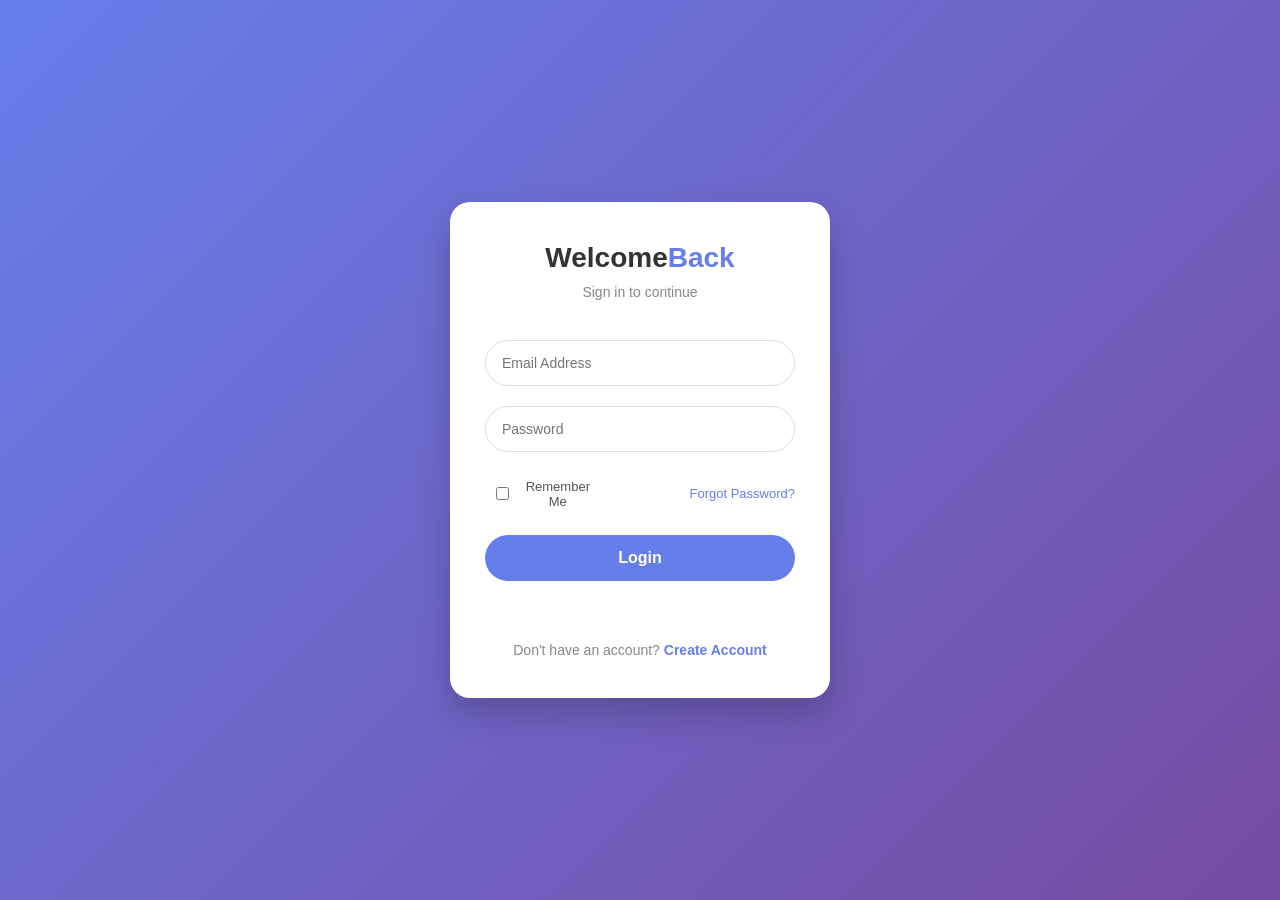
==== login.html @ 991791ec "Add files via upload" ====
<!DOCTYPE html>
<html lang="en">
<head>
    <meta charset="UTF-8">
    <title>Login</title>
    <link rel="stylesheet" href="login.css">
    <script src="https://code.jquery.com/jquery-3.7.1.min.js"></script>
</head>
<body>

<div class="container login-box">
    <h2>Welcome<span>Back</span></h2>
    <div class="subtitle">Sign in to continue</div>
    
    <input type="email" id="email" placeholder="Email Address">
    <input type="password" id="pass" placeholder="Password">
    
    <div class="remember-row">
        <label>
            <input type="checkbox" id="remember"> Remember Me
        </label>
        <a href="#" id="forgotLink">Forgot Password?</a>
    </div>
    
    <button class="btn" id="doLogin">Login</button>
    
    <div class="message" id="msg"></div>
    
    <div class="link">
        Don't have an account? <a href="register.html">Create Account</a>
    </div>
</div>

<!-- نافذة Forgot Password -->
<div id="forgotModal" style="display:none; position:fixed; top:0; left:0; width:100%; height:100%; background:rgba(0,0,0,0.5); z-index:999;">
    <div style="background:white; width:350px; margin:100px auto; padding:25px; border-radius:15px; text-align:center;">
        <h3>Reset Password</h3>
        <p>Enter your email to reset password</p>
        <input type="email" id="resetEmail" placeholder="Your Email" style="width:100%; padding:10px; margin:10px 0; border-radius:25px; border:1px solid #ddd;">
        <button id="sendResetBtn" style="background:#667eea; color:white; padding:10px 20px; border:none; border-radius:25px; cursor:pointer;">Send Reset Link</button>
        <button id="closeModal" style="background:#ccc; color:#333; padding:10px 20px; border:none; border-radius:25px; cursor:pointer; margin-left:10px;">Close</button>
        <p id="resetMsg" style="margin-top:10px; font-size:13px;"></p>
    </div>
</div>

<script>
$(document).ready(function(){
    // تذكرني
    if(localStorage.getItem("remember") == "true"){
        $("#email").val(localStorage.getItem("email"));
        $("#remember").prop("checked", true);
    }
    
    // تسجيل الدخول
    $("#doLogin").click(function(){
        let email = $("#email").val();
        let pass = $("#pass").val();
        
        if(email == "" || pass == ""){
            $("#msg").html("❌ Please fill all fields").css("color","red");
            return;
        }
        
        $.ajax({
            url: "login.php",
            type: "POST",
            data: {email: email, password: pass},
            success: function(res){
                if(email == "student@test.com" && pass == "123"){
                    if($("#remember").is(":checked")){
                        localStorage.setItem("email", email);
                        localStorage.setItem("remember", "true");
                    }
                    $("#msg").html("✅ Welcome Student!").css("color","green");
                } else if(email == "teacher@test.com" && pass == "123"){
                    $("#msg").html("✅ Welcome Teacher!").css("color","green");
                } else {
                    $("#msg").html("❌ Invalid email or password").css("color","red");
                }
            }
        });
    });
    
    // Forgot Password
    $("#forgotLink").click(function(e){
        e.preventDefault();
        $("#forgotModal").fadeIn();
    });
    
    $("#closeModal").click(function(){
        $("#forgotModal").fadeOut();
    });
    
    $(window).click(function(e){
        if($(e.target).is("#forgotModal")){
            $("#forgotModal").fadeOut();
        }
    });
    
    $("#sendResetBtn").click(function(){
        let email = $("#resetEmail").val();
        
        if(email == ""){
            $("#resetMsg").html("❌ Please enter your email").css("color","red");
            return;
        }
        
        if(email.indexOf("@") == -1 || email.indexOf(".") == -1){
            $("#resetMsg").html("❌ Invalid email format").css("color","red");
            return;
        }
        
        $.ajax({
            url: "forgot_password.php",
            type: "POST",
            data: {email: email},
            success: function(response){
                $("#resetMsg").html("✅ Reset link sent to " + email).css("color","green");
                $("#resetEmail").val("");
                setTimeout(function(){
                    $("#forgotModal").fadeOut();
                    $("#resetMsg").html("");
                }, 2000);
            },
            error: function(){
                $("#resetMsg").html("❌ Connection error").css("color","red");
            }
        });
    });
});
</script>

</body>
</html>
---- login.css ----
* {
    margin: 0;
    padding: 0;
    box-sizing: border-box;
    font-family: 'Segoe UI', Tahoma, Geneva, Verdana, sans-serif;
}

/* خلفية متدرجة */
body {
    background: linear-gradient(135deg, #667eea 0%, #764ba2 100%);
    min-height: 100vh;
    display: flex;
    justify-content: center;
    align-items: center;
}

/* الصندوق الأبيض المشترك */
.container {
    background: white;
    padding: 40px 35px;
    border-radius: 20px;
    box-shadow: 0 15px 35px rgba(0,0,0,0.2);
    text-align: center;
}

/* عرض مختلف لكل صفحة */
.login-box {
    width: 380px;
}

.register-box {
    width: 420px;
}

/* العنوان */
.container h2 {
    color: #333;
    margin-bottom: 10px;
    font-size: 28px;
}

.container h2 span {
    color: #667eea;
}

/* النص تحت العنوان */
.subtitle {
    color: #888;
    font-size: 14px;
    margin-bottom: 30px;
}

/* الحقول */
.container input,
.container select {
    width: 100%;
    padding: 14px 16px;
    margin: 10px 0;
    border: 1px solid #ddd;
    border-radius: 30px;
    font-size: 14px;
    outline: none;
    transition: all 0.3s;
}

.container input:focus,
.container select:focus {
    border-color: #667eea;
    box-shadow: 0 0 5px rgba(102, 126, 234, 0.3);
}

/* صف التذكرني (لصفحة Login فقط) */
.remember-row {
    display: flex;
    justify-content: space-between;
    align-items: center;
    margin: 15px 0;
    font-size: 13px;
}

.remember-row label {
    display: flex;
    align-items: center;
    gap: 6px;
    cursor: pointer;
    color: #555;
}

.remember-row a {
    color: #667eea;
    text-decoration: none;
}

.remember-row a:hover {
    text-decoration: underline;
}

/* الزر المشترك */
.btn {
    width: 100%;
    padding: 14px;
    background: #667eea;
    color: white;
    border: none;
    border-radius: 30px;
    font-size: 16px;
    font-weight: bold;
    cursor: pointer;
    transition: 0.3s;
    margin-top: 10px;
}

.btn:hover {
    background: #5a67d8;
    transform: scale(1.02);
}

/* رسالة الخطأ/النجاح */
.message {
    margin-top: 20px;
    font-size: 14px;
    padding: 8px;
    border-radius: 10px;
}

/* الروابط */
.link {
    display: block;
    margin-top: 25px;
    color: #888;
    font-size: 14px;
}

.link a {
    color: #667eea;
    text-decoration: none;
    font-weight: bold;
}

.link a:hover {
    text-decoration: underline;
}
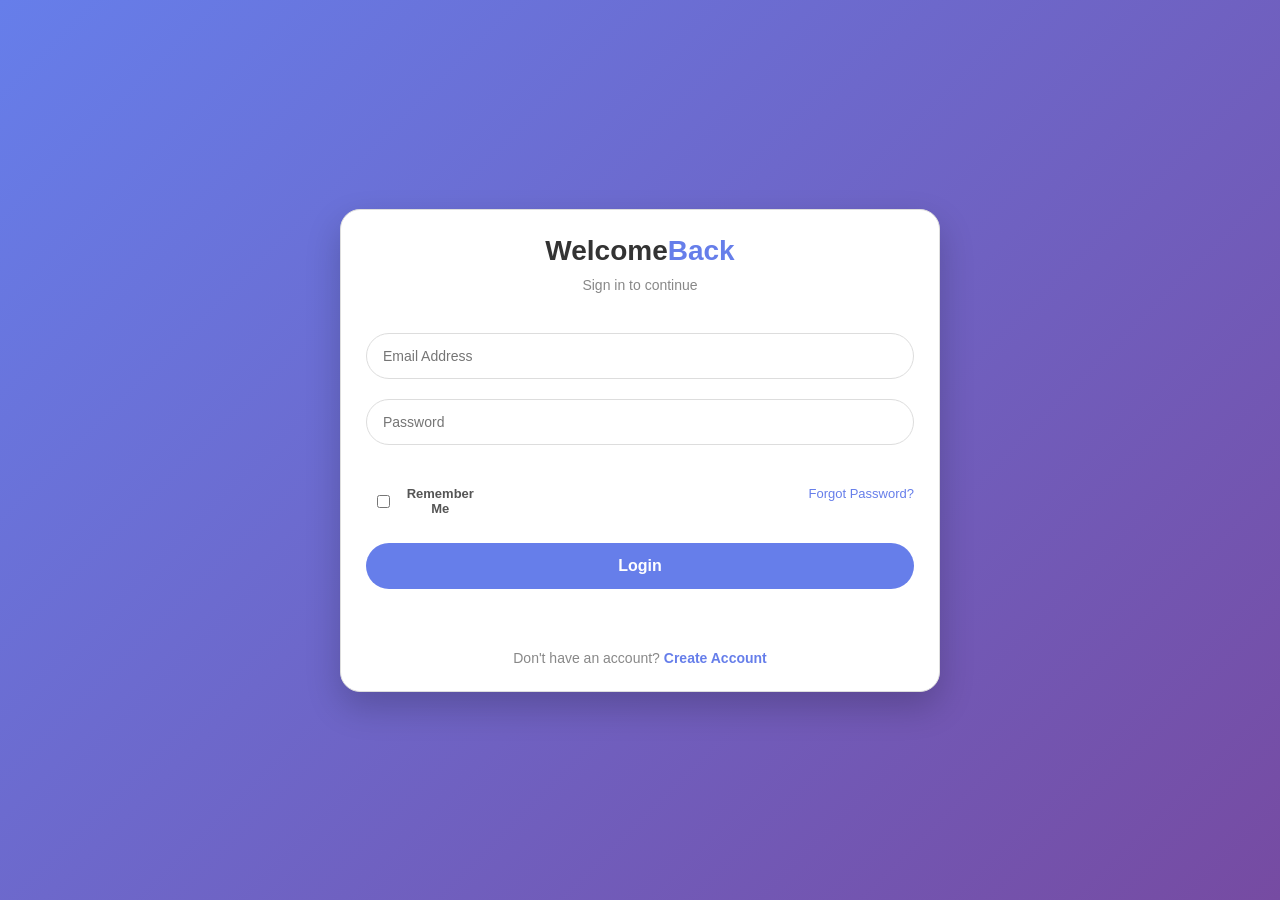
==== commit 5aa0c24a: "( •̀ ω •́ )✧" ====
--- a/login.html
+++ b/login.html
@@ -3,7 +3,7 @@
 <head>
     <meta charset="UTF-8">
     <title>Login</title>
-    <link rel="stylesheet" href="login.css">
+    <link rel="stylesheet" href="CSS/style.css">
     <script src="https://code.jquery.com/jquery-3.7.1.min.js"></script>
 </head>
 <body>
--- a/CSS/style.css
+++ b/CSS/style.css
@@ -0,0 +1,883 @@
+/* ========== styles from login.css ========== */
+* {
+    margin: 0;
+    padding: 0;
+    box-sizing: border-box;
+    font-family: 'Segoe UI', Tahoma, Geneva, Verdana, sans-serif;
+}
+
+/* خلفية متدرجة */
+body {
+    background: linear-gradient(135deg, #667eea 0%, #764ba2 100%);
+    min-height: 100vh;
+    display: flex;
+    justify-content: center;
+    align-items: center;
+}
+
+/* الصندوق الأبيض المشترك */
+.container {
+    background: white;
+    padding: 40px 35px;
+    border-radius: 20px;
+    box-shadow: 0 15px 35px rgba(0,0,0,0.2);
+    text-align: center;
+}
+
+/* عرض مختلف لكل صفحة */
+.login-box {
+    width: 380px;
+}
+
+.register-box {
+    width: 420px;
+}
+
+/* العنوان */
+.container h2 {
+    color: #333;
+    margin-bottom: 10px;
+    font-size: 28px;
+}
+
+.container h2 span {
+    color: #667eea;
+}
+
+/* النص تحت العنوان */
+.subtitle {
+    color: #888;
+    font-size: 14px;
+    margin-bottom: 30px;
+}
+
+/* الحقول */
+.container input,
+.container select {
+    width: 100%;
+    padding: 14px 16px;
+    margin: 10px 0;
+    border: 1px solid #ddd;
+    border-radius: 30px;
+    font-size: 14px;
+    outline: none;
+    transition: all 0.3s;
+}
+
+.container input:focus,
+.container select:focus {
+    border-color: #667eea;
+    box-shadow: 0 0 5px rgba(102, 126, 234, 0.3);
+}
+
+/* صف التذكرني (لصفحة Login فقط) */
+.remember-row {
+    display: flex;
+    justify-content: space-between;
+    align-items: center;
+    margin: 15px 0;
+    font-size: 13px;
+}
+
+.remember-row label {
+    display: flex;
+    align-items: center;
+    gap: 6px;
+    cursor: pointer;
+    color: #555;
+}
+
+.remember-row a {
+    color: #667eea;
+    text-decoration: none;
+}
+
+.remember-row a:hover {
+    text-decoration: underline;
+}
+
+/* الزر المشترك */
+.btn {
+    width: 100%;
+    padding: 14px;
+    background: #667eea;
+    color: white;
+    border: none;
+    border-radius: 30px;
+    font-size: 16px;
+    font-weight: bold;
+    cursor: pointer;
+    transition: 0.3s;
+    margin-top: 10px;
+}
+
+.btn:hover {
+    background: #5a67d8;
+    transform: scale(1.02);
+}
+
+/* رسالة الخطأ/النجاح */
+.message {
+    margin-top: 20px;
+    font-size: 14px;
+    padding: 8px;
+    border-radius: 10px;
+}
+
+/* الروابط */
+.link {
+    display: block;
+    margin-top: 25px;
+    color: #888;
+    font-size: 14px;
+}
+
+.link a {
+    color: #667eea;
+    text-decoration: none;
+    font-weight: bold;
+}
+
+.link a:hover {
+    text-decoration: underline;
+}
+/* صف التذكرني (لصفحة Login فقط) */
+
+/* ========== styles from Dashboard.css ========== */
+
+* {
+    margin: 0;
+    padding: 0;
+    box-sizing: border-box;
+    font-family: Arial, sans-serif;
+}
+
+body {
+    background-color: #f4f8ff;
+    color: #1f2937;
+}
+
+.dashboard-container {
+    display: flex;
+    min-height: 100vh;
+}
+
+/* Sidebar */
+.sidebar {
+    width: 240px;
+    background-color: #ffffff;
+    padding: 25px 18px;
+    box-shadow: 2px 0 18px rgba(0, 0, 0, 0.07);
+}
+
+.logo-box {
+    display: flex;
+    align-items: center;
+    gap: 10px;
+    margin-bottom: 35px;
+}
+
+.logo-icon {
+    width: 35px;
+    height: 35px;
+    background-color: #2563eb;
+    color: white;
+    border-radius: 10px;
+    display: flex;
+    justify-content: center;
+    align-items: center;
+    font-weight: bold;
+}
+
+.logo-box h2 {
+    color: #2563eb;
+    font-size: 22px;
+}
+
+.menu {
+    list-style: none;
+}
+
+.menu li {
+    margin-bottom: 12px;
+}
+
+.menu a {
+    display: block;
+    text-decoration: none;
+    color: #475569;
+    padding: 13px 14px;
+    border-radius: 12px;
+    transition: 0.3s;
+    font-size: 15px;
+}
+
+.menu a:hover,
+.menu a.active {
+    background-color: #e8f0ff;
+    color: #2563eb;
+    font-weight: bold;
+}
+
+/* Main */
+.main-content {
+    flex: 1;
+    padding: 30px;
+}
+
+.top-header {
+    background: linear-gradient(135deg, #2563eb, #60a5fa);
+    color: white;
+    padding: 28px;
+    border-radius: 22px;
+    display: flex;
+    justify-content: space-between;
+    align-items: center;
+    margin-bottom: 25px;
+    box-shadow: 0 10px 25px rgba(37, 99, 235, 0.25);
+}
+
+.top-header h1 {
+    font-size: 28px;
+    margin-bottom: 8px;
+}
+
+.top-header p {
+    font-size: 14px;
+}
+
+.student-box {
+    background-color: white;
+    color: #2563eb;
+    padding: 12px 18px;
+    border-radius: 20px;
+    font-weight: bold;
+}
+
+/* Top Dashboard */
+.top-dashboard {
+    display: grid;
+    grid-template-columns: 2fr 1fr;
+    gap: 18px;
+    margin-bottom: 25px;
+}
+
+.summary-cards {
+    display: grid;
+    grid-template-columns: repeat(3, 1fr);
+    gap: 18px;
+}
+
+.summary-card,
+.progress-card,
+.filter-section,
+.notifications-section {
+    background-color: #ffffff;
+    border-radius: 20px;
+    box-shadow: 0 7px 20px rgba(0, 0, 0, 0.06);
+}
+
+.summary-card {
+    padding: 22px;
+}
+
+.summary-card h3 {
+    font-size: 32px;
+    margin-bottom: 5px;
+}
+
+.summary-card p {
+    color: #64748b;
+    font-size: 14px;
+}
+
+.completed-box h3 {
+    color: #15803d;
+}
+
+.pending-box h3 {
+    color: #b45309;
+}
+
+.late-box h3 {
+    color: #b91c1c;
+}
+
+/* Progress */
+.progress-card {
+    padding: 22px;
+}
+
+.progress-header {
+    display: flex;
+    justify-content: space-between;
+    align-items: center;
+    margin-bottom: 14px;
+}
+
+.progress-header h3 {
+    color: #1e3a8a;
+}
+
+.progress-header span {
+    color: #2563eb;
+    font-size: 24px;
+    font-weight: bold;
+}
+
+.progress-bar {
+    width: 100%;
+    height: 14px;
+    background-color: #dbeafe;
+    border-radius: 20px;
+    overflow: hidden;
+    margin-bottom: 12px;
+}
+
+.progress-fill {
+    width: 0%;
+    height: 100%;
+    background-color: #2563eb;
+    border-radius: 20px;
+    transition: 0.5s;
+}
+
+.progress-card p {
+    color: #64748b;
+    font-size: 14px;
+}
+
+/* Filters */
+.filter-section {
+    padding: 18px;
+    margin-bottom: 25px;
+}
+
+.filter-btn {
+    border: none;
+    background-color: #e8f0ff;
+    color: #2563eb;
+    padding: 10px 18px;
+    border-radius: 20px;
+    margin-right: 8px;
+    cursor: pointer;
+    font-weight: bold;
+    transition: 0.3s;
+}
+
+.filter-btn:hover,
+.filter-btn.active {
+    background-color: #2563eb;
+    color: white;
+}
+
+/* Tasks */
+.tasks-section h2,
+.notifications-section h2 {
+    color: #1e3a8a;
+    margin-bottom: 18px;
+}
+
+.task-list {
+    display: grid;
+    grid-template-columns: repeat(auto-fit, minmax(260px, 1fr));
+    gap: 20px;
+    margin-bottom: 28px;
+}
+
+.task-card {
+    background-color: white;
+    padding: 22px;
+    border-radius: 22px;
+    box-shadow: 0 7px 20px rgba(0, 0, 0, 0.06);
+    transition: 0.3s;
+}
+
+.task-card:hover {
+    transform: translateY(-5px);
+}
+
+.task-card h3 {
+    color: #1e3a8a;
+    margin-bottom: 10px;
+}
+
+.task-card p {
+    color: #64748b;
+    font-size: 14px;
+    margin-bottom: 8px;
+}
+
+.status {
+    display: inline-block;
+    padding: 7px 12px;
+    border-radius: 20px;
+    font-size: 13px;
+    font-weight: bold;
+    margin-top: 8px;
+}
+
+.Completed {
+    background-color: #dcfce7;
+    color: #15803d;
+}
+
+.Pending {
+    background-color: #fef3c7;
+    color: #b45309;
+}
+
+.Late {
+    background-color: #fee2e2;
+    color: #b91c1c;
+}
+
+.countdown {
+    background-color: #f4f8ff;
+    color: #1e3a8a;
+    padding: 10px;
+    border-radius: 12px;
+    font-weight: bold;
+    margin-top: 12px;
+    font-size: 14px;
+}
+
+.submit-btn {
+    display: block;
+    text-align: center;
+    text-decoration: none;
+    background-color: #2563eb;
+    color: white;
+    padding: 11px;
+    border-radius: 14px;
+    margin-top: 15px;
+    font-size: 14px;
+    transition: 0.3s;
+}
+
+.submit-btn:hover {
+    background-color: #1e40af;
+}
+
+.no-data {
+    background-color: white;
+    padding: 25px;
+    border-radius: 20px;
+    color: #64748b;
+}
+
+/* Notifications */
+.notifications-section {
+    padding: 22px;
+    margin-bottom: 25px;
+}
+
+
+    .notifications-list {
+    display: flex;
+    flex-direction: column;
+    gap: 12px;
+}
+
+
+.notification-item {
+    padding: 14px;
+    border-radius: 14px;
+    font-size: 14px;
+    font-weight: 500;
+}
+
+.success {
+    background-color: #dcfce7;
+    color: #15803d;
+}
+
+.reminder {
+    background-color: #fef3c7;
+    color: #b45309;
+}
+
+.warning {
+    background-color: #fee2e2;
+    color: #b91c1c;
+}
+
+.update {
+    background-color: #dbeafe;
+    color: #1d4ed8;
+}
+
+/* Responsive */
+@media (max-width: 1000px) {
+    .top-dashboard {
+        grid-template-columns: 1fr;
+    }
+
+    .notifications-list {
+        grid-template-columns: 1fr;
+    }
+}
+
+@media (max-width: 900px) {
+    .dashboard-container {
+        flex-direction: column;
+    }
+
+    .sidebar {
+        width: 100%;
+    }
+
+    .summary-cards {
+        grid-template-columns: 1fr;
+    }
+
+    .top-header {
+        flex-direction: column;
+        align-items: flex-start;
+        gap: 15px;
+    }
+}
+
+/* ========== styles from taskform.css ========== */
+body {
+    font-family: Arial, sans-serif;
+    background-color: #f4f6f8;
+}
+
+.container {
+    width: 600px;
+    margin: 40px auto;
+    background-color: white;
+    padding: 25px;
+    border: 1px solid #ddd;
+}
+
+.top-bar {
+    margin-bottom: 10px;
+}
+
+.back-btn {
+    display: inline-block;
+    padding: 8px 14px;
+    background-color: #eef3f7;
+    color: #2c3e50;
+    text-decoration: none;
+    border: 1px solid #ccc;
+}
+
+.back-btn:hover {
+    background-color: #dce6ee;
+}
+
+h2 {
+    text-align: center;
+    color: #2c3e50;
+}
+
+.task-box {
+    background-color: #eef3f7;
+    padding: 15px;
+    margin-bottom: 20px;
+    border-left: 5px solid #2c3e50;
+}
+
+label {
+    display: block;
+    margin-top: 15px;
+    font-weight: bold;
+}
+
+textarea {
+    width: 100%;
+    margin-top: 8px;
+}
+
+input[type="file"] {
+    margin-top: 8px;
+}
+
+button {
+    margin-top: 20px;
+    padding: 10px 18px;
+    background-color: #2c3e50;
+    color: white;
+    border: none;
+    cursor: pointer;
+}
+
+button:hover {
+    background-color: #1a252f;
+}
+
+#removeFile {
+    display: none;
+    margin-left: 10px;
+    background-color: #b23b3b;
+}
+
+#removeFile:hover {
+    background-color: #8f2f2f;
+}
+
+#message {
+    margin-top: 20px;
+    font-weight: bold;
+}
+/* ========== styles from teacher.css ========== */
+/* Basic page style */
+*{
+    box-sizing: border-box;
+    margin: 0;
+    padding: 0;
+    font-family: Arial, sans-serif;
+}
+
+body{
+    display: flex;
+    background-color: #f4f6f9;
+    color: #1e293b;
+}
+
+/* Sidebar */
+.sidebar{
+    width: 230px;
+    min-height: 100vh;
+    position: fixed;
+    padding: 25px;
+    background-color: #1e293b;
+    color: white;
+}
+
+.logo{
+    text-align: center;
+    margin-bottom: 35px;
+}
+
+.sidebar ul{
+    list-style: none;
+}
+
+.sidebar li{
+    display: block;
+    padding: 13px;
+    margin-bottom: 8px;
+    border-radius: 8px;
+    color: white;
+}
+
+.sidebar li:hover,
+.sidebar .active{
+    background-color: #334155;
+}
+
+.sidebar a{
+    color: white;
+    text-decoration: none;
+}
+
+/* Main layout */
+.main-content{
+    width: calc(100% - 230px);
+    margin-left: 230px;
+    padding: 30px;
+}
+
+.header,
+.cards{
+    display: flex;
+    justify-content: space-between;
+    gap: 20px;
+    margin-bottom: 25px;
+}
+
+.header{
+    align-items: center;
+}
+
+.header p,
+.card h3,
+.empty-row{
+    color: #64748b;
+}
+
+.add-btn,
+button{
+    border: 0;
+    border-radius: 6px;
+    padding: 10px 14px;
+    color: white;
+    cursor: pointer;
+    text-decoration: none;
+}
+
+.add-btn{
+    background-color: #2563eb;
+}
+
+/* Cards and table */
+.card,
+.table-container{
+    background-color: white;
+    border-radius: 8px;
+    padding: 20px;
+    box-shadow: 0 2px 8px rgba(0,0,0,0.08);
+}
+
+.card{
+    flex: 1;
+}
+
+.card p{
+    margin-top: 10px;
+    font-size: 28px;
+    font-weight: bold;
+}
+
+.search-box input{
+    width: 100%;
+    margin-bottom: 20px;
+    padding: 12px;
+    border: 1px solid #cbd5e1;
+    border-radius: 8px;
+}
+
+table{
+    width: 100%;
+    border-collapse: collapse;
+}
+
+th,
+td{
+    padding: 14px;
+    text-align: left;
+    border-bottom: 1px solid #e5e7eb;
+}
+
+th{
+    background-color: #f8fafc;
+}
+
+/* Labels and buttons */
+.priority,
+.status{
+    display: inline-block;
+    padding: 6px 10px;
+    border-radius: 15px;
+    color: white;
+    font-size: 14px;
+}
+
+.high,
+.late,
+.delete-btn{
+    background-color: #ef4444;
+}
+
+.medium,
+.edit-btn{
+    background-color: #f59e0b;
+}
+
+.low{
+    background-color: #64748b;
+}
+
+.pending,
+.view-btn{
+    background-color: #0ea5e9;
+}
+
+.completed{
+    background-color: #22c55e;
+}
+
+button{
+    margin-right: 5px;
+}
+
+button:hover,
+.add-btn:hover{
+    opacity: 0.9;
+}
+
+/* Messages and popup */
+.message-box{
+    display: none;
+    margin-bottom: 20px;
+    padding: 12px;
+    border-radius: 8px;
+    font-weight: bold;
+}
+
+.success{
+    display: block;
+    background-color: #dcfce7;
+    color: #166534;
+}
+
+.error{
+    display: block;
+    background-color: #fee2e2;
+    color: #991b1b;
+}
+
+.modal{
+    display: none;
+    position: fixed;
+    inset: 0;
+    justify-content: center;
+    align-items: center;
+    background-color: rgba(15,23,42,0.6);
+}
+
+.modal.open{
+    display: flex;
+}
+
+.modal-content{
+    width: 90%;
+    max-width: 500px;
+    position: relative;
+    padding: 25px;
+    border-radius: 8px;
+    background-color: white;
+}
+
+.modal-content p{
+    margin-top: 10px;
+}
+
+.close-modal{
+    position: absolute;
+    top: 10px;
+    right: 10px;
+    background-color: #475569;
+}
+
+@media (max-width: 800px){
+    body,
+    .header,
+    .cards{
+        display: block;
+    }
+
+    .sidebar{
+        width: 100%;
+        min-height: auto;
+        position: static;
+    }
+
+    .main-content{
+        width: 100%;
+        margin-left: 0;
+        padding: 20px;
+    }
+
+    .card{
+        margin-bottom: 15px;
+    }
+
+    .table-container{
+        overflow-x: auto;
+    }
+}
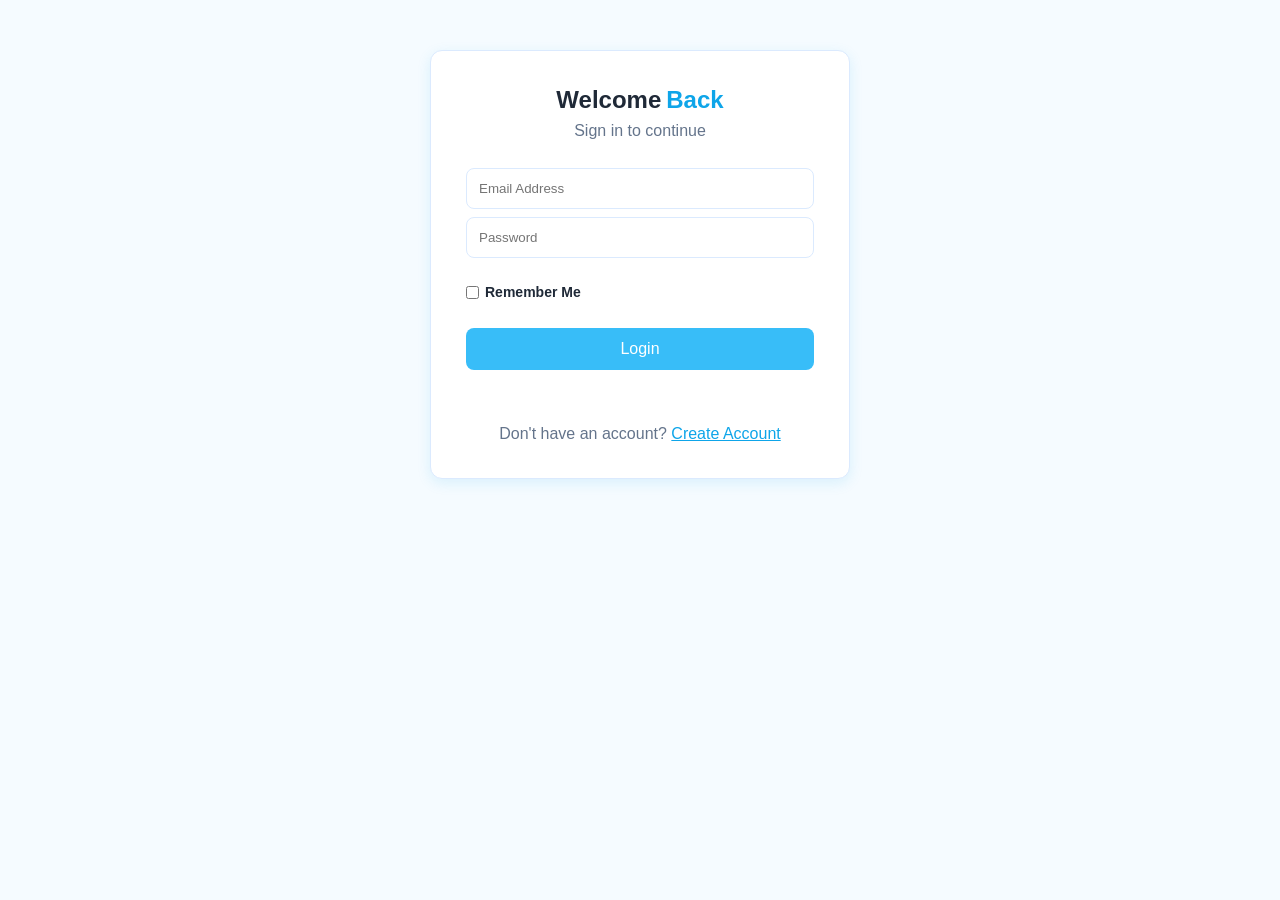
==== commit 024485b9: "ef" ====
--- a/login.html
+++ b/login.html
@@ -1,134 +1,137 @@
-<!DOCTYPE html>
-<html lang="en">
-<head>
-    <meta charset="UTF-8">
-    <title>Login</title>
-    <link rel="stylesheet" href="CSS/style.css">
-    <script src="https://code.jquery.com/jquery-3.7.1.min.js"></script>
-</head>
-<body>
-
-<div class="container login-box">
-    <h2>Welcome<span>Back</span></h2>
-    <div class="subtitle">Sign in to continue</div>
-    
-    <input type="email" id="email" placeholder="Email Address">
-    <input type="password" id="pass" placeholder="Password">
-    
-    <div class="remember-row">
-        <label>
-            <input type="checkbox" id="remember"> Remember Me
-        </label>
-        <a href="#" id="forgotLink">Forgot Password?</a>
-    </div>
-    
-    <button class="btn" id="doLogin">Login</button>
-    
-    <div class="message" id="msg"></div>
-    
-    <div class="link">
-        Don't have an account? <a href="register.html">Create Account</a>
-    </div>
-</div>
-
-<!-- نافذة Forgot Password -->
-<div id="forgotModal" style="display:none; position:fixed; top:0; left:0; width:100%; height:100%; background:rgba(0,0,0,0.5); z-index:999;">
-    <div style="background:white; width:350px; margin:100px auto; padding:25px; border-radius:15px; text-align:center;">
-        <h3>Reset Password</h3>
-        <p>Enter your email to reset password</p>
-        <input type="email" id="resetEmail" placeholder="Your Email" style="width:100%; padding:10px; margin:10px 0; border-radius:25px; border:1px solid #ddd;">
-        <button id="sendResetBtn" style="background:#667eea; color:white; padding:10px 20px; border:none; border-radius:25px; cursor:pointer;">Send Reset Link</button>
-        <button id="closeModal" style="background:#ccc; color:#333; padding:10px 20px; border:none; border-radius:25px; cursor:pointer; margin-left:10px;">Close</button>
-        <p id="resetMsg" style="margin-top:10px; font-size:13px;"></p>
-    </div>
-</div>
-
-<script>
-$(document).ready(function(){
-    // تذكرني
-    if(localStorage.getItem("remember") == "true"){
-        $("#email").val(localStorage.getItem("email"));
-        $("#remember").prop("checked", true);
-    }
-    
-    // تسجيل الدخول
-    $("#doLogin").click(function(){
-        let email = $("#email").val();
-        let pass = $("#pass").val();
-        
-        if(email == "" || pass == ""){
-            $("#msg").html("❌ Please fill all fields").css("color","red");
-            return;
-        }
-        
-        $.ajax({
-            url: "login.php",
-            type: "POST",
-            data: {email: email, password: pass},
-            success: function(res){
-                if(email == "student@test.com" && pass == "123"){
-                    if($("#remember").is(":checked")){
-                        localStorage.setItem("email", email);
-                        localStorage.setItem("remember", "true");
-                    }
-                    $("#msg").html("✅ Welcome Student!").css("color","green");
-                } else if(email == "teacher@test.com" && pass == "123"){
-                    $("#msg").html("✅ Welcome Teacher!").css("color","green");
-                } else {
-                    $("#msg").html("❌ Invalid email or password").css("color","red");
-                }
-            }
-        });
-    });
-    
-    // Forgot Password
-    $("#forgotLink").click(function(e){
-        e.preventDefault();
-        $("#forgotModal").fadeIn();
-    });
-    
-    $("#closeModal").click(function(){
-        $("#forgotModal").fadeOut();
-    });
-    
-    $(window).click(function(e){
-        if($(e.target).is("#forgotModal")){
-            $("#forgotModal").fadeOut();
-        }
-    });
-    
-    $("#sendResetBtn").click(function(){
-        let email = $("#resetEmail").val();
-        
-        if(email == ""){
-            $("#resetMsg").html("❌ Please enter your email").css("color","red");
-            return;
-        }
-        
-        if(email.indexOf("@") == -1 || email.indexOf(".") == -1){
-            $("#resetMsg").html("❌ Invalid email format").css("color","red");
-            return;
-        }
-        
-        $.ajax({
-            url: "forgot_password.php",
-            type: "POST",
-            data: {email: email},
-            success: function(response){
-                $("#resetMsg").html("✅ Reset link sent to " + email).css("color","green");
-                $("#resetEmail").val("");
-                setTimeout(function(){
-                    $("#forgotModal").fadeOut();
-                    $("#resetMsg").html("");
-                }, 2000);
-            },
-            error: function(){
-                $("#resetMsg").html("❌ Connection error").css("color","red");
-            }
-        });
-    });
-});
-</script>
-
-</body>
-</html>+<!DOCTYPE html>
+<html lang="en">
+<head>
+    <meta charset="UTF-8">
+    <title>Login</title>
+    <link rel="stylesheet" href="CSS/style.css">
+    <script src="https://code.jquery.com/jquery-3.7.1.min.js"></script>
+</head>
+<body>
+
+<div class="dashboard-container">
+    <!-- Shared sidebar menu added to match dashboard pages -->
+    
+
+    <!-- Page content -->
+    <main class="main-content auth-page">
+        <div class="container login-box">
+            <h2>Welcome<span>Back</span></h2>
+            <div class="subtitle">Sign in to continue</div>
+
+            <input type="email" id="email" placeholder="Email Address">
+            <input type="password" id="pass" placeholder="Password">
+
+            <div class="remember-row">
+                <label>
+                    <input type="checkbox" id="remember"> Remember Me
+                </label>
+            </div>
+
+            <button class="btn" id="doLogin">Login</button>
+
+            <div class="message" id="msg"></div>
+
+            <div class="link">
+                Don't have an account? <a href="register.html">Create Account</a>
+            </div>
+        </div>
+    </main>
+</div>
+
+
+<script>
+$(document).ready(function(){
+    // Remember me
+    if(localStorage.getItem("remember") == "true"){
+        $("#email").val(localStorage.getItem("email"));
+        $("#remember").prop("checked", true);
+    }
+
+    // Login validation and AJAX
+    $("#doLogin").click(function(){
+        let email = $("#email").val();
+        let pass = $("#pass").val();
+
+        if(email == "" || pass == ""){
+            $("#msg").html("Please fill all fields").css("color","red");
+            return;
+        }
+
+        // Send login data to PHP, then redirect based on user role
+        $.ajax({
+            url: "login.php",
+            type: "POST",
+            dataType: "json",
+            data: {email: email, password: pass},
+            success: function(res){
+                if(res.status == "success"){
+                    if($("#remember").is(":checked")){
+                        localStorage.setItem("email", email);
+                        localStorage.setItem("remember", "true");
+                    }
+
+                    $("#msg").html(res.message).css("color","green");
+                    setTimeout(function(){
+                        window.location.href = res.redirect;
+                    }, 800);
+                } else{
+                    $("#msg").html(res.message).css("color","red");
+                }
+            },
+            error: function(){
+                $("#msg").html("Connection error").css("color","red");
+            }
+        });
+    });
+
+    // Forgot password popup
+    $("#forgotLink").click(function(e){
+        e.preventDefault();
+        $("#forgotModal").fadeIn();
+    });
+
+    $("#closeModal").click(function(){
+        $("#forgotModal").fadeOut();
+    });
+
+    $(window).click(function(e){
+        if($(e.target).is("#forgotModal")){
+            $("#forgotModal").fadeOut();
+        }
+    });
+
+    $("#sendResetBtn").click(function(){
+        let email = $("#resetEmail").val();
+
+        if(email == ""){
+            $("#resetMsg").html("Please enter your email").css("color","red");
+            return;
+        }
+
+        if(email.indexOf("@") == -1 || email.indexOf(".") == -1){
+            $("#resetMsg").html("Invalid email format").css("color","red");
+            return;
+        }
+
+        $.ajax({
+            url: "forgot_password.php",
+            type: "POST",
+            data: {email: email},
+            success: function(response){
+                $("#resetMsg").html("Reset link sent to " + email).css("color","green");
+                $("#resetEmail").val("");
+                setTimeout(function(){
+                    $("#forgotModal").fadeOut();
+                    $("#resetMsg").html("");
+                }, 2000);
+            },
+            error: function(){
+                $("#resetMsg").html("Connection error").css("color","red");
+            }
+        });
+    });
+});
+</script>
+
+</body>
+</html>
--- a/CSS/style.css
+++ b/CSS/style.css
@@ -1,630 +1,4 @@
-/* ========== styles from login.css ========== */
-* {
-    margin: 0;
-    padding: 0;
-    box-sizing: border-box;
-    font-family: 'Segoe UI', Tahoma, Geneva, Verdana, sans-serif;
-}
-
-/* خلفية متدرجة */
-body {
-    background: linear-gradient(135deg, #667eea 0%, #764ba2 100%);
-    min-height: 100vh;
-    display: flex;
-    justify-content: center;
-    align-items: center;
-}
-
-/* الصندوق الأبيض المشترك */
-.container {
-    background: white;
-    padding: 40px 35px;
-    border-radius: 20px;
-    box-shadow: 0 15px 35px rgba(0,0,0,0.2);
-    text-align: center;
-}
-
-/* عرض مختلف لكل صفحة */
-.login-box {
-    width: 380px;
-}
-
-.register-box {
-    width: 420px;
-}
-
-/* العنوان */
-.container h2 {
-    color: #333;
-    margin-bottom: 10px;
-    font-size: 28px;
-}
-
-.container h2 span {
-    color: #667eea;
-}
-
-/* النص تحت العنوان */
-.subtitle {
-    color: #888;
-    font-size: 14px;
-    margin-bottom: 30px;
-}
-
-/* الحقول */
-.container input,
-.container select {
-    width: 100%;
-    padding: 14px 16px;
-    margin: 10px 0;
-    border: 1px solid #ddd;
-    border-radius: 30px;
-    font-size: 14px;
-    outline: none;
-    transition: all 0.3s;
-}
-
-.container input:focus,
-.container select:focus {
-    border-color: #667eea;
-    box-shadow: 0 0 5px rgba(102, 126, 234, 0.3);
-}
-
-/* صف التذكرني (لصفحة Login فقط) */
-.remember-row {
-    display: flex;
-    justify-content: space-between;
-    align-items: center;
-    margin: 15px 0;
-    font-size: 13px;
-}
-
-.remember-row label {
-    display: flex;
-    align-items: center;
-    gap: 6px;
-    cursor: pointer;
-    color: #555;
-}
-
-.remember-row a {
-    color: #667eea;
-    text-decoration: none;
-}
-
-.remember-row a:hover {
-    text-decoration: underline;
-}
-
-/* الزر المشترك */
-.btn {
-    width: 100%;
-    padding: 14px;
-    background: #667eea;
-    color: white;
-    border: none;
-    border-radius: 30px;
-    font-size: 16px;
-    font-weight: bold;
-    cursor: pointer;
-    transition: 0.3s;
-    margin-top: 10px;
-}
-
-.btn:hover {
-    background: #5a67d8;
-    transform: scale(1.02);
-}
-
-/* رسالة الخطأ/النجاح */
-.message {
-    margin-top: 20px;
-    font-size: 14px;
-    padding: 8px;
-    border-radius: 10px;
-}
-
-/* الروابط */
-.link {
-    display: block;
-    margin-top: 25px;
-    color: #888;
-    font-size: 14px;
-}
-
-.link a {
-    color: #667eea;
-    text-decoration: none;
-    font-weight: bold;
-}
-
-.link a:hover {
-    text-decoration: underline;
-}
-/* صف التذكرني (لصفحة Login فقط) */
-
-/* ========== styles from Dashboard.css ========== */
-
-* {
-    margin: 0;
-    padding: 0;
-    box-sizing: border-box;
-    font-family: Arial, sans-serif;
-}
-
-body {
-    background-color: #f4f8ff;
-    color: #1f2937;
-}
-
-.dashboard-container {
-    display: flex;
-    min-height: 100vh;
-}
-
-/* Sidebar */
-.sidebar {
-    width: 240px;
-    background-color: #ffffff;
-    padding: 25px 18px;
-    box-shadow: 2px 0 18px rgba(0, 0, 0, 0.07);
-}
-
-.logo-box {
-    display: flex;
-    align-items: center;
-    gap: 10px;
-    margin-bottom: 35px;
-}
-
-.logo-icon {
-    width: 35px;
-    height: 35px;
-    background-color: #2563eb;
-    color: white;
-    border-radius: 10px;
-    display: flex;
-    justify-content: center;
-    align-items: center;
-    font-weight: bold;
-}
-
-.logo-box h2 {
-    color: #2563eb;
-    font-size: 22px;
-}
-
-.menu {
-    list-style: none;
-}
-
-.menu li {
-    margin-bottom: 12px;
-}
-
-.menu a {
-    display: block;
-    text-decoration: none;
-    color: #475569;
-    padding: 13px 14px;
-    border-radius: 12px;
-    transition: 0.3s;
-    font-size: 15px;
-}
-
-.menu a:hover,
-.menu a.active {
-    background-color: #e8f0ff;
-    color: #2563eb;
-    font-weight: bold;
-}
-
-/* Main */
-.main-content {
-    flex: 1;
-    padding: 30px;
-}
-
-.top-header {
-    background: linear-gradient(135deg, #2563eb, #60a5fa);
-    color: white;
-    padding: 28px;
-    border-radius: 22px;
-    display: flex;
-    justify-content: space-between;
-    align-items: center;
-    margin-bottom: 25px;
-    box-shadow: 0 10px 25px rgba(37, 99, 235, 0.25);
-}
-
-.top-header h1 {
-    font-size: 28px;
-    margin-bottom: 8px;
-}
-
-.top-header p {
-    font-size: 14px;
-}
-
-.student-box {
-    background-color: white;
-    color: #2563eb;
-    padding: 12px 18px;
-    border-radius: 20px;
-    font-weight: bold;
-}
-
-/* Top Dashboard */
-.top-dashboard {
-    display: grid;
-    grid-template-columns: 2fr 1fr;
-    gap: 18px;
-    margin-bottom: 25px;
-}
-
-.summary-cards {
-    display: grid;
-    grid-template-columns: repeat(3, 1fr);
-    gap: 18px;
-}
-
-.summary-card,
-.progress-card,
-.filter-section,
-.notifications-section {
-    background-color: #ffffff;
-    border-radius: 20px;
-    box-shadow: 0 7px 20px rgba(0, 0, 0, 0.06);
-}
-
-.summary-card {
-    padding: 22px;
-}
-
-.summary-card h3 {
-    font-size: 32px;
-    margin-bottom: 5px;
-}
-
-.summary-card p {
-    color: #64748b;
-    font-size: 14px;
-}
-
-.completed-box h3 {
-    color: #15803d;
-}
-
-.pending-box h3 {
-    color: #b45309;
-}
-
-.late-box h3 {
-    color: #b91c1c;
-}
-
-/* Progress */
-.progress-card {
-    padding: 22px;
-}
-
-.progress-header {
-    display: flex;
-    justify-content: space-between;
-    align-items: center;
-    margin-bottom: 14px;
-}
-
-.progress-header h3 {
-    color: #1e3a8a;
-}
-
-.progress-header span {
-    color: #2563eb;
-    font-size: 24px;
-    font-weight: bold;
-}
-
-.progress-bar {
-    width: 100%;
-    height: 14px;
-    background-color: #dbeafe;
-    border-radius: 20px;
-    overflow: hidden;
-    margin-bottom: 12px;
-}
-
-.progress-fill {
-    width: 0%;
-    height: 100%;
-    background-color: #2563eb;
-    border-radius: 20px;
-    transition: 0.5s;
-}
-
-.progress-card p {
-    color: #64748b;
-    font-size: 14px;
-}
-
-/* Filters */
-.filter-section {
-    padding: 18px;
-    margin-bottom: 25px;
-}
-
-.filter-btn {
-    border: none;
-    background-color: #e8f0ff;
-    color: #2563eb;
-    padding: 10px 18px;
-    border-radius: 20px;
-    margin-right: 8px;
-    cursor: pointer;
-    font-weight: bold;
-    transition: 0.3s;
-}
-
-.filter-btn:hover,
-.filter-btn.active {
-    background-color: #2563eb;
-    color: white;
-}
-
-/* Tasks */
-.tasks-section h2,
-.notifications-section h2 {
-    color: #1e3a8a;
-    margin-bottom: 18px;
-}
-
-.task-list {
-    display: grid;
-    grid-template-columns: repeat(auto-fit, minmax(260px, 1fr));
-    gap: 20px;
-    margin-bottom: 28px;
-}
-
-.task-card {
-    background-color: white;
-    padding: 22px;
-    border-radius: 22px;
-    box-shadow: 0 7px 20px rgba(0, 0, 0, 0.06);
-    transition: 0.3s;
-}
-
-.task-card:hover {
-    transform: translateY(-5px);
-}
-
-.task-card h3 {
-    color: #1e3a8a;
-    margin-bottom: 10px;
-}
-
-.task-card p {
-    color: #64748b;
-    font-size: 14px;
-    margin-bottom: 8px;
-}
-
-.status {
-    display: inline-block;
-    padding: 7px 12px;
-    border-radius: 20px;
-    font-size: 13px;
-    font-weight: bold;
-    margin-top: 8px;
-}
-
-.Completed {
-    background-color: #dcfce7;
-    color: #15803d;
-}
-
-.Pending {
-    background-color: #fef3c7;
-    color: #b45309;
-}
-
-.Late {
-    background-color: #fee2e2;
-    color: #b91c1c;
-}
-
-.countdown {
-    background-color: #f4f8ff;
-    color: #1e3a8a;
-    padding: 10px;
-    border-radius: 12px;
-    font-weight: bold;
-    margin-top: 12px;
-    font-size: 14px;
-}
-
-.submit-btn {
-    display: block;
-    text-align: center;
-    text-decoration: none;
-    background-color: #2563eb;
-    color: white;
-    padding: 11px;
-    border-radius: 14px;
-    margin-top: 15px;
-    font-size: 14px;
-    transition: 0.3s;
-}
-
-.submit-btn:hover {
-    background-color: #1e40af;
-}
-
-.no-data {
-    background-color: white;
-    padding: 25px;
-    border-radius: 20px;
-    color: #64748b;
-}
-
-/* Notifications */
-.notifications-section {
-    padding: 22px;
-    margin-bottom: 25px;
-}
-
-
-    .notifications-list {
-    display: flex;
-    flex-direction: column;
-    gap: 12px;
-}
-
-
-.notification-item {
-    padding: 14px;
-    border-radius: 14px;
-    font-size: 14px;
-    font-weight: 500;
-}
-
-.success {
-    background-color: #dcfce7;
-    color: #15803d;
-}
-
-.reminder {
-    background-color: #fef3c7;
-    color: #b45309;
-}
-
-.warning {
-    background-color: #fee2e2;
-    color: #b91c1c;
-}
-
-.update {
-    background-color: #dbeafe;
-    color: #1d4ed8;
-}
-
-/* Responsive */
-@media (max-width: 1000px) {
-    .top-dashboard {
-        grid-template-columns: 1fr;
-    }
-
-    .notifications-list {
-        grid-template-columns: 1fr;
-    }
-}
-
-@media (max-width: 900px) {
-    .dashboard-container {
-        flex-direction: column;
-    }
-
-    .sidebar {
-        width: 100%;
-    }
-
-    .summary-cards {
-        grid-template-columns: 1fr;
-    }
-
-    .top-header {
-        flex-direction: column;
-        align-items: flex-start;
-        gap: 15px;
-    }
-}
-
-/* ========== styles from taskform.css ========== */
-body {
-    font-family: Arial, sans-serif;
-    background-color: #f4f6f8;
-}
-
-.container {
-    width: 600px;
-    margin: 40px auto;
-    background-color: white;
-    padding: 25px;
-    border: 1px solid #ddd;
-}
-
-.top-bar {
-    margin-bottom: 10px;
-}
-
-.back-btn {
-    display: inline-block;
-    padding: 8px 14px;
-    background-color: #eef3f7;
-    color: #2c3e50;
-    text-decoration: none;
-    border: 1px solid #ccc;
-}
-
-.back-btn:hover {
-    background-color: #dce6ee;
-}
-
-h2 {
-    text-align: center;
-    color: #2c3e50;
-}
-
-.task-box {
-    background-color: #eef3f7;
-    padding: 15px;
-    margin-bottom: 20px;
-    border-left: 5px solid #2c3e50;
-}
-
-label {
-    display: block;
-    margin-top: 15px;
-    font-weight: bold;
-}
-
-textarea {
-    width: 100%;
-    margin-top: 8px;
-}
-
-input[type="file"] {
-    margin-top: 8px;
-}
-
-button {
-    margin-top: 20px;
-    padding: 10px 18px;
-    background-color: #2c3e50;
-    color: white;
-    border: none;
-    cursor: pointer;
-}
-
-button:hover {
-    background-color: #1a252f;
-}
-
-#removeFile {
-    display: none;
-    margin-left: 10px;
-    background-color: #b23b3b;
-}
-
-#removeFile:hover {
-    background-color: #8f2f2f;
-}
-
-#message {
-    margin-top: 20px;
-    font-weight: bold;
-}
-/* ========== styles from teacher.css ========== */
-/* Basic page style */
+/* ==================== General style for all pages ==================== */
 *{
     box-sizing: border-box;
     margin: 0;
@@ -632,113 +6,490 @@
     font-family: Arial, sans-serif;
 }
 
+:root{
+    --blue: #38bdf8;
+    --blue-dark: #0ea5e9;
+    --text: #1f2937;
+    --muted: #64748b;
+    --page: #ffffff;
+    --soft: #f5fbff;
+    --border: #dbeafe;
+    --shadow: 0 4px 14px rgba(14, 165, 233, 0.12);
+}
+
 body{
-    display: flex;
-    background-color: #f4f6f9;
-    color: #1e293b;
-}
-
-/* Sidebar */
+    min-height: 100vh;
+    background-color: var(--page);
+    color: var(--text);
+}
+
+a{
+    color: var(--blue-dark);
+}
+
+input,
+select,
+textarea{
+    width: 100%;
+    padding: 12px;
+    margin-top: 8px;
+    border: 1px solid var(--border);
+    border-radius: 8px;
+    outline: none;
+}
+
+input:focus,
+select:focus,
+textarea:focus{
+    border-color: var(--blue);
+}
+
+button,
+.btn,
+.add-btn,
+.submit-btn,
+.filter-btn,
+.back-btn{
+    display: inline-block;
+    border: 0;
+    border-radius: 8px;
+    padding: 10px 16px;
+    background-color: var(--blue);
+    color: white;
+    text-decoration: none;
+    cursor: pointer;
+}
+
+button:hover,
+.btn:hover,
+.add-btn:hover,
+.submit-btn:hover,
+.filter-btn:hover,
+.back-btn:hover{
+    background-color: var(--blue-dark);
+}
+
+.message,
+.message-box,
+#message{
+    margin-top: 15px;
+    padding: 10px;
+    border-radius: 8px;
+    font-weight: bold;
+}
+
+.success{
+    background-color: #dcfce7;
+    color: #15803d;
+}
+
+.error,
+.warning{
+    background-color: #fee2e2;
+    color: #b91c1c;
+}
+
+/* ==================== Login and Register pages ==================== */
+.login-box,
+.register-box{
+    width: 420px;
+    max-width: 92%;
+    margin: 70px auto;
+    padding: 35px;
+    text-align: center;
+    background-color: white;
+    border: 1px solid var(--border);
+    border-radius: 12px;
+    box-shadow: var(--shadow);
+}
+
+.login-box h2,
+.register-box h2{
+    margin-bottom: 8px;
+    color: var(--text);
+}
+
+.login-box h2 span,
+.register-box h2 span{
+    color: var(--blue-dark);
+    margin-left: 5px;
+}
+
+.subtitle{
+    margin-bottom: 20px;
+    color: var(--muted);
+}
+
+.remember-row{
+    display: flex;
+    justify-content: space-between;
+    align-items: center;
+    margin: 12px 0;
+    font-size: 14px;
+}
+
+.remember-row label{
+    display: flex;
+    align-items: center;
+    gap: 6px;
+}
+
+.remember-row input{
+    width: auto;
+    margin: 0;
+}
+
+.login-box .btn,
+.register-box .btn{
+    width: 100%;
+    margin-top: 16px;
+    padding: 12px;
+    font-size: 16px;
+}
+
+#sendResetBtn,
+#closeModal{
+    margin-top: 12px !important;
+    margin-right: 6px !important;
+}
+
+.link{
+    display: block;
+    margin-top: 20px;
+    color: var(--muted);
+}
+
+/* ==================== Student Dashboard page ==================== */
+.dashboard-container{
+    display: flex;
+    min-height: 100vh;
+}
+
 .sidebar{
     width: 230px;
-    min-height: 100vh;
-    position: fixed;
-    padding: 25px;
-    background-color: #1e293b;
+    padding: 25px 18px;
+    background-color: white;
+    border-right: 1px solid var(--border);
+}
+
+.logo,
+.logo-box{
+    margin-bottom: 30px;
+    color: var(--blue-dark);
+}
+
+.logo-box{
+    display: flex;
+    align-items: center;
+    gap: 10px;
+}
+
+.logo-icon{
+    width: 34px;
+    height: 34px;
+    display: flex;
+    align-items: center;
+    justify-content: center;
+    border-radius: 8px;
+    background-color: var(--blue);
     color: white;
 }
 
-.logo{
-    text-align: center;
-    margin-bottom: 35px;
-}
-
+.menu,
 .sidebar ul{
     list-style: none;
 }
 
 .sidebar li{
+    margin-bottom: 8px;
+}
+
+.menu a{
     display: block;
-    padding: 13px;
-    margin-bottom: 8px;
-    border-radius: 8px;
-    color: white;
-}
-
-.sidebar li:hover,
-.sidebar .active{
-    background-color: #334155;
+    padding: 12px;
+    border-radius: 8px;
+    color: var(--text);
+    text-decoration: none;
+}
+
+.menu a:hover,
+.menu a.active{
+    background-color: var(--soft);
+    color: var(--blue-dark);
+    font-weight: bold;
 }
 
 .sidebar a{
-    color: white;
+    color: inherit;
     text-decoration: none;
 }
 
-/* Main layout */
 .main-content{
-    width: calc(100% - 230px);
+    flex: 1;
+    padding: 30px;
+    background-color: var(--soft);
+}
+
+body > .sidebar{
+    position: fixed;
+    min-height: 100vh;
+}
+
+body > .main-content{
+    min-height: 100vh;
     margin-left: 230px;
-    padding: 30px;
-}
-
-.header,
-.cards{
+}
+
+.dashboard-container .sidebar{
+    position: static;
+}
+
+.dashboard-container .main-content{
+    margin-left: 0;
+}
+
+.auth-page,
+.form-page{
+    display: flex;
+    align-items: flex-start;
+    justify-content: center;
+}
+
+.auth-page .container,
+.form-page .container{
+    margin-top: 20px;
+}
+
+.top-header,
+.header{
     display: flex;
     justify-content: space-between;
+    align-items: center;
     gap: 20px;
     margin-bottom: 25px;
-}
-
-.header{
-    align-items: center;
-}
-
-.header p,
-.card h3,
-.empty-row{
-    color: #64748b;
-}
-
-.add-btn,
-button{
-    border: 0;
-    border-radius: 6px;
+    padding: 24px;
+    background-color: white;
+    border: 1px solid var(--border);
+    border-radius: 12px;
+    box-shadow: var(--shadow);
+}
+
+.top-header p,
+.header p{
+    color: var(--muted);
+}
+
+.student-box{
     padding: 10px 14px;
-    color: white;
-    cursor: pointer;
-    text-decoration: none;
-}
-
-.add-btn{
-    background-color: #2563eb;
-}
-
-/* Cards and table */
+    border-radius: 8px;
+    background-color: var(--soft);
+    color: var(--blue-dark);
+    font-weight: bold;
+}
+
+.top-dashboard,
+.summary-cards,
+.cards{
+    display: grid;
+    gap: 18px;
+}
+
+.top-dashboard{
+    grid-template-columns: 2fr 1fr;
+}
+
+.summary-cards,
+.cards{
+    grid-template-columns: repeat(3, 1fr);
+    margin-bottom: 22px;
+}
+
+.summary-card,
+.progress-card,
+.filter-section,
+.notifications-section,
+.task-card,
 .card,
 .table-container{
+    padding: 20px;
     background-color: white;
-    border-radius: 8px;
-    padding: 20px;
-    box-shadow: 0 2px 8px rgba(0,0,0,0.08);
-}
-
-.card{
-    flex: 1;
-}
-
+    border: 1px solid var(--border);
+    border-radius: 12px;
+    box-shadow: var(--shadow);
+}
+
+.summary-card h3,
 .card p{
-    margin-top: 10px;
     font-size: 28px;
+    color: var(--blue-dark);
+}
+
+.summary-card p,
+.card h3,
+.task-card p,
+.progress-card p,
+.empty-row{
+    color: var(--muted);
+}
+
+.progress-header{
+    display: flex;
+    justify-content: space-between;
+    margin-bottom: 12px;
+}
+
+.progress-bar{
+    height: 12px;
+    margin-bottom: 12px;
+    border-radius: 20px;
+    background-color: #dbeafe;
+    overflow: hidden;
+}
+
+.progress-fill{
+    height: 100%;
+    background-color: var(--blue);
+}
+
+.filter-section{
+    margin: 22px 0;
+}
+
+.filter-btn{
+    margin-right: 8px;
+    margin-bottom: 8px;
+    background-color: #e0f2fe;
+    color: var(--blue-dark);
+}
+
+.filter-btn.active{
+    background-color: var(--blue);
+    color: white;
+}
+
+.task-list{
+    display: grid;
+    grid-template-columns: repeat(auto-fit, minmax(250px, 1fr));
+    gap: 18px;
+    margin: 18px 0;
+}
+
+.task-card h3,
+.tasks-section h2,
+.notifications-section h2{
+    margin-bottom: 12px;
+}
+
+.task-card h3{
+    line-height: 1.4;
+}
+
+.task-card p{
+    margin-bottom: 11px;
+    line-height: 1.6;
+}
+
+.task-card .status{
+    margin-top: 6px;
+    margin-bottom: 12px;
+}
+
+.status,
+.priority{
+    display: inline-block;
+    padding: 6px 10px;
+    border-radius: 20px;
+    font-size: 13px;
     font-weight: bold;
 }
 
+.Completed,
+.completed{
+    background-color: #dcfce7;
+    color: #15803d;
+}
+
+.Pending,
+.pending{
+    background-color: #e0f2fe;
+    color: var(--blue-dark);
+}
+
+.Late,
+.late{
+    background-color: #fee2e2;
+    color: #b91c1c;
+}
+
+.countdown,
+.no-data{
+    margin-top: 12px;
+    padding: 10px;
+    border-radius: 8px;
+    background-color: var(--soft);
+    color: var(--blue-dark);
+}
+
+.notifications-list{
+    display: grid;
+    gap: 10px;
+}
+
+.notification-item{
+    padding: 12px;
+    border-radius: 8px;
+}
+
+.reminder,
+.update{
+    background-color: #e0f2fe;
+    color: var(--blue-dark);
+}
+
+/* ==================== Add/Edit Task page ==================== */
+.container:not(.login-box):not(.register-box){
+    width: 620px;
+    max-width: 92%;
+    margin: 45px auto;
+    padding: 28px;
+    background-color: white;
+    border: 1px solid var(--border);
+    border-radius: 12px;
+    box-shadow: var(--shadow);
+}
+
+.container:not(.login-box):not(.register-box) h2{
+    margin-bottom: 20px;
+    text-align: center;
+}
+
+label{
+    display: block;
+    margin-top: 14px;
+    font-weight: bold;
+}
+
+.reset,
+#removeFile{
+    background-color: #94a3b8;
+}
+
+.container:not(.login-box):not(.register-box) button{
+    margin-top: 16px;
+    margin-right: 8px;
+}
+
+/* ==================== Teacher Dashboard page ==================== */
+.header{
+    padding: 0;
+    border: 0;
+    box-shadow: none;
+    background-color: transparent;
+}
+
 .search-box input{
-    width: 100%;
     margin-bottom: 20px;
-    padding: 12px;
-    border: 1px solid #cbd5e1;
-    border-radius: 8px;
+    background-color: white;
 }
 
 table{
@@ -748,27 +499,22 @@
 
 th,
 td{
-    padding: 14px;
+    padding: 13px;
     text-align: left;
     border-bottom: 1px solid #e5e7eb;
 }
 
 th{
-    background-color: #f8fafc;
-}
-
-/* Labels and buttons */
-.priority,
-.status{
-    display: inline-block;
-    padding: 6px 10px;
-    border-radius: 15px;
+    background-color: var(--soft);
+}
+
+.high,
+.medium,
+.low{
     color: white;
-    font-size: 14px;
 }
 
 .high,
-.late,
 .delete-btn{
     background-color: #ef4444;
 }
@@ -782,52 +528,36 @@
     background-color: #64748b;
 }
 
-.pending,
 .view-btn{
-    background-color: #0ea5e9;
-}
-
-.completed{
-    background-color: #22c55e;
-}
-
-button{
-    margin-right: 5px;
-}
-
-button:hover,
-.add-btn:hover{
-    opacity: 0.9;
-}
-
-/* Messages and popup */
+    background-color: var(--blue);
+}
+
+.table-container button{
+    margin: 3px;
+    padding: 8px 12px;
+}
+
+.header .add-btn{
+    margin-top: 0;
+    white-space: nowrap;
+}
+
 .message-box{
     display: none;
-    margin-bottom: 20px;
-    padding: 12px;
-    border-radius: 8px;
-    font-weight: bold;
-}
-
-.success{
+}
+
+.message-box.success,
+.message-box.error{
     display: block;
-    background-color: #dcfce7;
-    color: #166534;
-}
-
-.error{
-    display: block;
-    background-color: #fee2e2;
-    color: #991b1b;
 }
 
 .modal{
     display: none;
     position: fixed;
     inset: 0;
+    align-items: center;
     justify-content: center;
-    align-items: center;
-    background-color: rgba(15,23,42,0.6);
+    background-color: rgba(15, 23, 42, 0.45);
 }
 
 .modal.open{
@@ -839,8 +569,8 @@
     max-width: 500px;
     position: relative;
     padding: 25px;
-    border-radius: 8px;
     background-color: white;
+    border-radius: 12px;
 }
 
 .modal-content p{
@@ -851,32 +581,55 @@
     position: absolute;
     top: 10px;
     right: 10px;
-    background-color: #475569;
-}
-
-@media (max-width: 800px){
-    body,
-    .header,
-    .cards{
+}
+
+/* ==================== Submit Task page ==================== */
+.top-bar{
+    margin-bottom: 15px;
+}
+
+.task-box{
+    margin-bottom: 20px;
+    padding: 15px;
+    background-color: var(--soft);
+    border-left: 4px solid var(--blue);
+    border-radius: 8px;
+}
+
+.task-box p{
+    margin-bottom: 8px;
+}
+
+input[type="file"]{
+    border: 0;
+    padding-left: 0;
+}
+
+/* ==================== Responsive style ==================== */
+@media (max-width: 900px){
+    .dashboard-container,
+    .top-header,
+    .header{
         display: block;
     }
 
     .sidebar{
         width: 100%;
-        min-height: auto;
-        position: static;
+        border-right: 0;
+        border-bottom: 1px solid var(--border);
     }
 
+    .top-dashboard,
+    .summary-cards,
+    .cards{
+        grid-template-columns: 1fr;
+    }
+
     .main-content{
-        width: 100%;
         margin-left: 0;
         padding: 20px;
     }
 
-    .card{
-        margin-bottom: 15px;
-    }
-
     .table-container{
         overflow-x: auto;
     }
